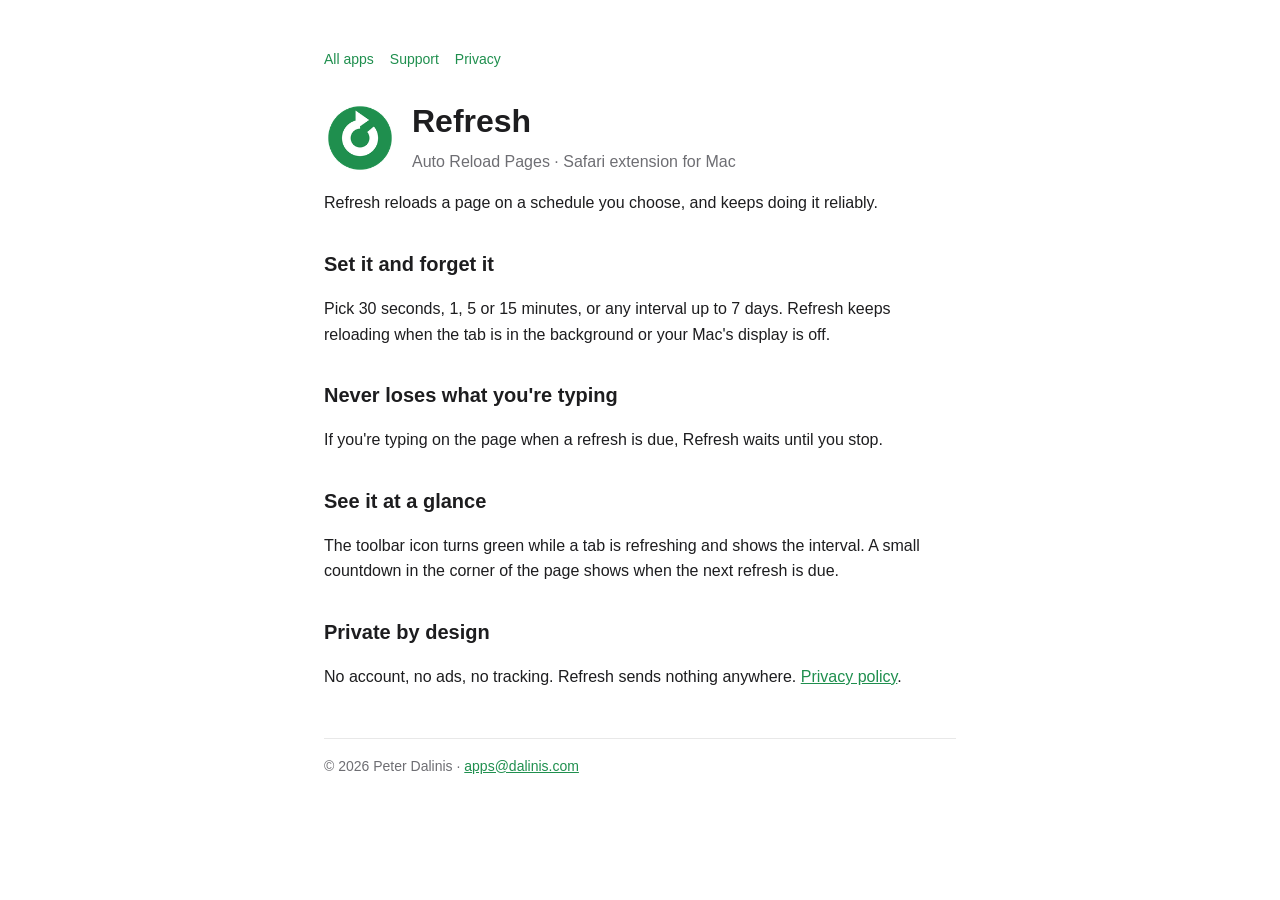
==== refresh/index.html @ 01233fe1 "Apps site: Refresh landing, support and privacy pages" ====
<!doctype html>
<html lang="en">
<head>
  <meta charset="utf-8">
  <meta name="viewport" content="width=device-width, initial-scale=1">
  <meta name="color-scheme" content="light dark">
  <title>Refresh – Auto Reload Pages</title>
  <link rel="stylesheet" href="../style.css">
</head>
<body>
<main>
  <nav><a href="../">All apps</a><a href="support.html">Support</a><a href="privacy.html">Privacy</a></nav>

  <div class="app">
    <img src="icon.png" alt="Refresh icon">
    <div>
      <h1>Refresh</h1>
      <span class="muted">Auto Reload Pages · Safari extension for Mac</span>
    </div>
  </div>

  <p>Refresh reloads a page on a schedule you choose, and keeps doing it reliably.</p>

  <h2>Set it and forget it</h2>
  <p>Pick 30 seconds, 1, 5 or 15 minutes, or any interval up to 7 days. Refresh
  keeps reloading when the tab is in the background or your Mac's display is off.</p>

  <h2>Never loses what you're typing</h2>
  <p>If you're typing on the page when a refresh is due, Refresh waits until you stop.</p>

  <h2>See it at a glance</h2>
  <p>The toolbar icon turns green while a tab is refreshing and shows the interval.
  A small countdown in the corner of the page shows when the next refresh is due.</p>

  <h2>Private by design</h2>
  <p>No account, no ads, no tracking. Refresh sends nothing anywhere.
  <a href="privacy.html">Privacy policy</a>.</p>

  <footer>
    © 2026 Peter Dalinis · <a href="mailto:apps@dalinis.com">apps@dalinis.com</a>
  </footer>
</main>
</body>
</html>
---- style.css ----
/* Shared styles for the apps site. Plain CSS, no build step. */
:root {
  --bg: #ffffff;
  --fg: #1d1d1f;
  --muted: #6e6e73;
  --line: rgba(0, 0, 0, .09);
  --card: #f5f5f7;
  --accent: #1f8f4e;
}
@media (prefers-color-scheme: dark) {
  :root {
    --bg: #1c1c1e;
    --fg: #f5f5f7;
    --muted: #98989d;
    --line: rgba(255, 255, 255, .12);
    --card: #2c2c2e;
    --accent: #34c759;
  }
}
* { box-sizing: border-box; }
body {
  margin: 0;
  background: var(--bg);
  color: var(--fg);
  font: 16px/1.6 -apple-system, BlinkMacSystemFont, "Helvetica Neue", sans-serif;
}
main { max-width: 680px; margin: 0 auto; padding: 48px 24px 64px; }
a { color: var(--accent); }
h1 { font-size: 32px; line-height: 1.2; margin: 0 0 8px; }
h2 { font-size: 20px; margin: 32px 0 8px; }
.muted { color: var(--muted); }
.app { display: flex; gap: 16px; align-items: center; }
.app img { width: 72px; height: 72px; }
.card {
  background: var(--card);
  border-radius: 12px;
  padding: 16px 20px;
  margin: 16px 0;
}
nav { margin-bottom: 32px; font-size: 14px; }
nav a { margin-right: 16px; text-decoration: none; }
footer {
  margin-top: 48px;
  padding-top: 16px;
  border-top: 1px solid var(--line);
  font-size: 14px;
  color: var(--muted);
}
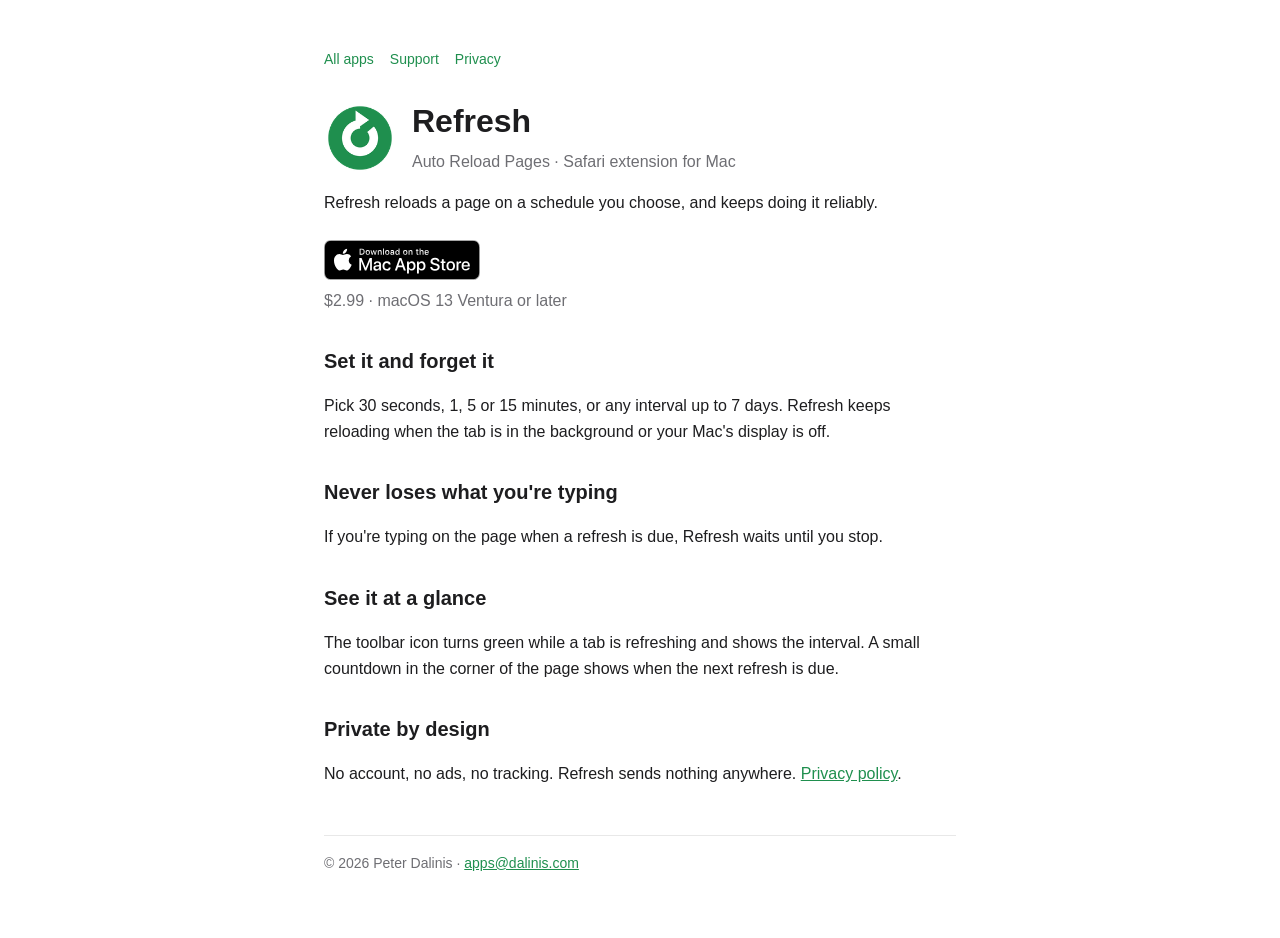
==== commit 8e4c2a5c: "Refresh is live: Mac App Store badge on home and Refresh pages" ====
--- a/refresh/index.html
+++ b/refresh/index.html
@@ -21,6 +21,9 @@
 
   <p>Refresh reloads a page on a schedule you choose, and keeps doing it reliably.</p>
 
+  <p><a class="store-badge" href="https://apps.apple.com/us/app/refresh-auto-reload-pages/id6822006422?mt=12"><img src="../mac-app-store-badge.svg" alt="Download on the Mac App Store" width="156" height="40"></a><br>
+  <span class="muted">$2.99 · macOS 13 Ventura or later</span></p>
+
   <h2>Set it and forget it</h2>
   <p>Pick 30 seconds, 1, 5 or 15 minutes, or any interval up to 7 days. Refresh
   keeps reloading when the tab is in the background or your Mac's display is off.</p>
--- a/style.css
+++ b/style.css
@@ -39,6 +39,14 @@
 }
 nav { margin-bottom: 32px; font-size: 14px; }
 nav a { margin-right: 16px; text-decoration: none; }
+/* Apple's badge is black; give it a light edge so it stays visible in dark mode. */
+.store-badge { display: inline-block; margin-top: 8px; line-height: 0; }
+.store-badge img { width: 156px; height: 40px; }
+@media (prefers-color-scheme: dark) {
+  .store-badge img { outline: 1px solid #a6a6a6; border-radius: 6px; }
+}
+/* the .app rule above sizes icons; badges inside an app card keep their own size */
+.app .store-badge img { width: 156px; height: 40px; }
 footer {
   margin-top: 48px;
   padding-top: 16px;
